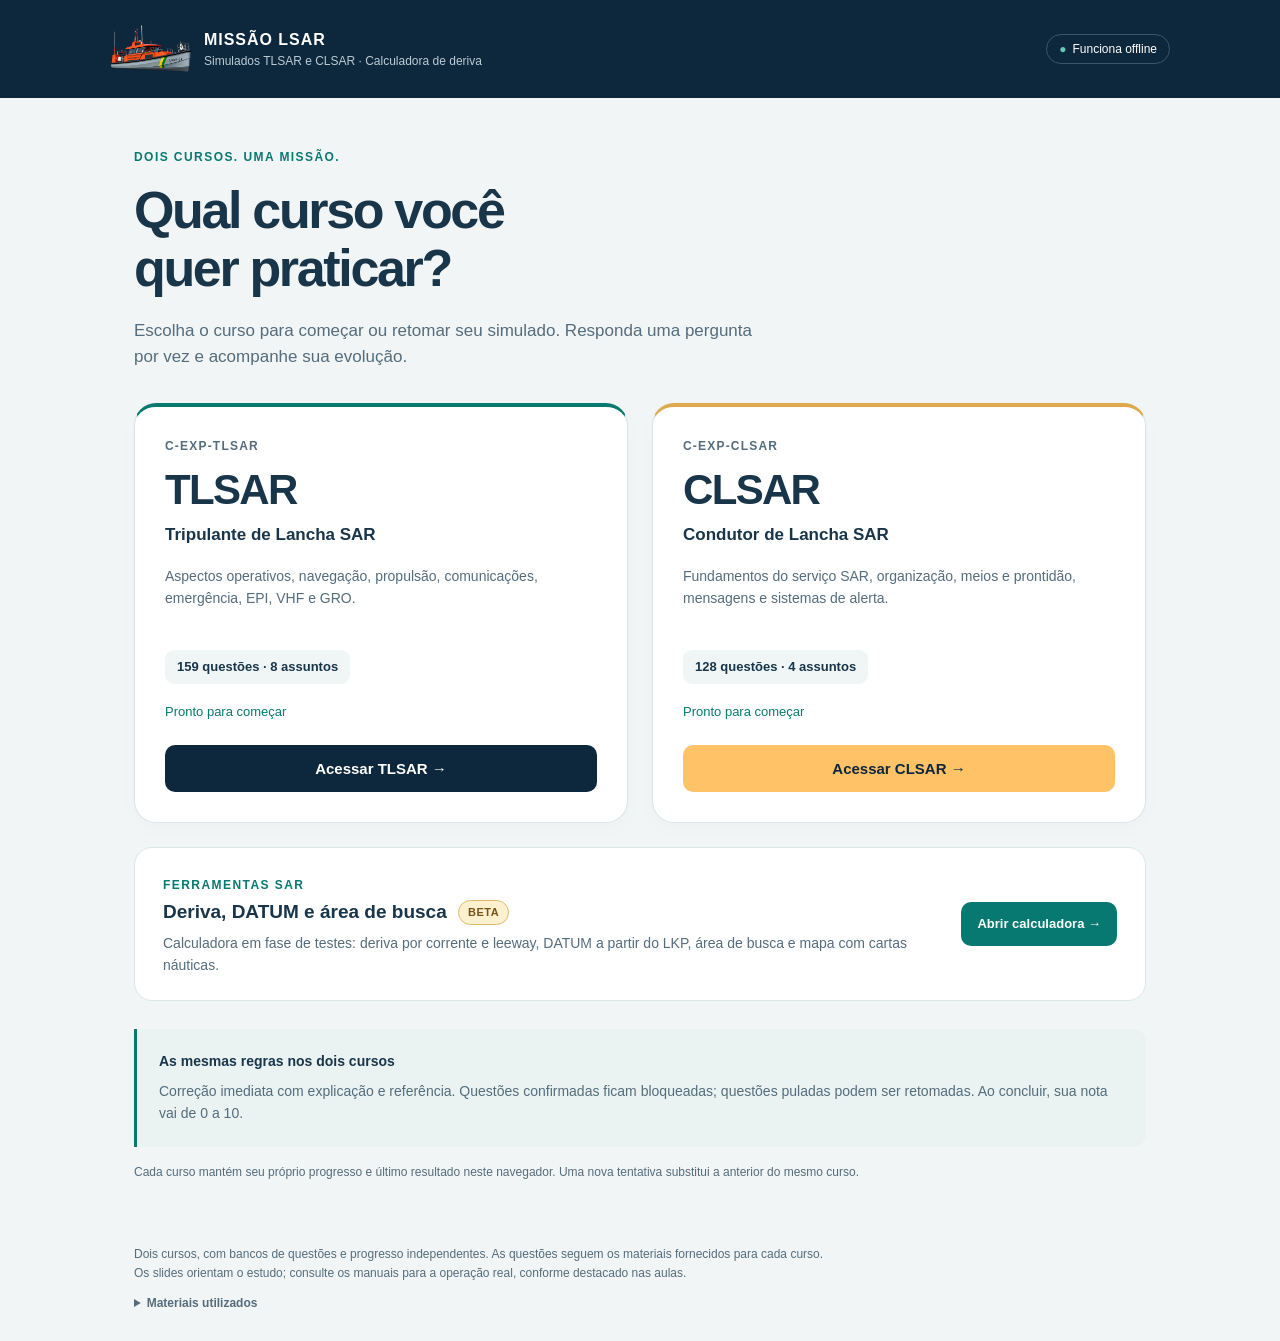
==== index.html @ ad09ffbf "Melhorias Melhorias nas funções de exportar" ====
<!doctype html>
<html lang="pt-BR">
<head>
<meta charset="UTF-8"><meta name="viewport" content="width=device-width, initial-scale=1">
<meta name="theme-color" content="#0d273c"><title>Missão LSAR · Simulados TLSAR e CLSAR</title>



<script type="application/json" id="lsar-assets">{}</script>
<meta name="lsar-build" content="163ae49be5908469">
<link rel="stylesheet" href="css/estilo.css?v=c910ab9c70e320dc">
<link rel="stylesheet" href="css/deriva.css?v=299c9e4a2f60657e">
<script defer src="dados/tlsar.js?v=036861a69a16cc3c"></script>
<script defer src="dados/clsar.js?v=e87bd07e29fe7a9b"></script>
<script defer src="js/simulado.js?v=57b65524d2d3ee38"></script>
<script defer src="js/atualizacao.js?v=38a153f1f4938871"></script>
</head>
<body>
<header><div class="brand"><img class="logo lsar-logo" src="assets/lsar-miniatura.png?v=c22e51be45986b50" alt="Lancha de busca e salvamento LSAR-02" width="82" height="58" decoding="async" fetchpriority="high"><div><strong>MISSÃO LSAR</strong><small id="course-header">Simulados TLSAR e CLSAR · Calculadora de deriva</small></div></div><span class="offline">Funciona offline</span></header>
<main id="app"><div class="initial-home" aria-busy="true"><section class="course-intro"><p class="eyebrow">Dois cursos. Uma missão.</p><h1 tabindex="-1" data-focus="">Qual curso você<br>quer praticar?</h1><p class="muted">Escolha o curso para começar ou retomar seu simulado. Responda uma pergunta por vez e acompanhe sua evolução.</p></section><section class="course-grid" aria-label="Escolha do curso"><button disabled class="course-card" data-course="tlsar"><span class="course-kicker">C-EXP-TLSAR</span><strong class="course-name">TLSAR</strong><span class="course-desc">Tripulante de Lancha SAR</span><span class="course-topics">Aspectos operativos, navegação, propulsão, comunicações, emergência, EPI, VHF e GRO.</span><span class="course-count">159 questões · 8 assuntos</span><span class="course-saved muted">Pronto para começar</span><span class="course-cta">Acessar TLSAR →</span></button><button disabled class="course-card" data-course="clsar"><span class="course-kicker">C-EXP-CLSAR</span><strong class="course-name">CLSAR</strong><span class="course-desc">Condutor de Lancha SAR</span><span class="course-topics">Fundamentos do serviço SAR, organização, meios e prontidão, mensagens e sistemas de alerta.</span><span class="course-count">128 questões · 4 assuntos</span><span class="course-saved muted">Pronto para começar</span><span class="course-cta">Acessar CLSAR →</span></button></section><a class="tool-card" href="deriva.html?v=163ae49be5908469"><div><span class="eyebrow">Ferramentas SAR</span><strong>Deriva, DATUM e área de busca <span class="beta-badge">Beta</span></strong><p>Calculadora em fase de testes: deriva por corrente e leeway, DATUM a partir do LKP, área de busca e mapa com cartas náuticas.</p></div><span class="tool-cta">Abrir calculadora →</span></a><div class="course-rules"><strong>As mesmas regras nos dois cursos</strong><p>Correção imediata com explicação e referência. Questões confirmadas ficam bloqueadas; questões puladas podem ser retomadas. Ao concluir, sua nota vai de 0 a 10.</p></div><p class="save-notice">Cada curso mantém seu próprio progresso e último resultado neste navegador. Uma nova tentativa substitui a anterior do mesmo curso.</p></div></main>
<footer><span id="course-footnote">Escolha um curso para consultar seus assuntos e materiais.</span><br>Os slides orientam o estudo; consulte os manuais para a operação real, conforme destacado nas aulas.
<details><summary>Materiais utilizados</summary><ul id="source-list"></ul><p>As páginas indicadas nas correções correspondem à ordem das páginas de cada PDF. Nenhuma nota mínima de aprovação oficial foi presumida.</p></details></footer>
<dialog id="confirm-dialog" aria-labelledby="dialog-title"><h3 id="dialog-title"></h3><p id="dialog-text"></p><div class="actions"><button class="btn secondary" id="cancel-dialog">Cancelar</button><button class="btn" id="accept-dialog">Continuar</button></div></dialog>
<noscript><p style="padding:24px">Ative o JavaScript do navegador para usar o simulado.</p></noscript>



</body>
</html>
---- css/estilo.css ----
:root{--navy:#0d273c;--ink:#19354a;--muted:#546c7c;--bg:#f2f5f5;--paper:#fff;--line:#dbe5e8;--accent:#ffc267;--teal:#087970;--red:#b33442;--greenbg:#eaf7f0;--redbg:#fff0f1;--radius:20px}*{box-sizing:border-box}body{margin:0;background:var(--bg);color:var(--ink);font:16px/1.55 -apple-system,BlinkMacSystemFont,"Segoe UI",sans-serif}button,input,select{font:inherit}button{cursor:pointer}button:disabled{cursor:default}button,input,select,summary{outline-offset:4px}button:focus-visible,input:focus-visible,select:focus-visible,summary:focus-visible{outline:3px solid #bf7412}button{touch-action:manipulation}header{background:var(--navy);color:#fff;padding:20px max(20px,calc((100vw - 1060px)/2));display:flex;align-items:center;justify-content:space-between;gap:18px}.brand{display:flex;align-items:center;gap:12px}.logo{color:var(--accent);width:38px;height:38px}.brand strong{display:block;letter-spacing:.06em;font-size:16px}.brand small{color:#bcccd5;font-size:12px}.offline{border:1px solid #3d5567;border-radius:24px;padding:5px 12px;font-size:12px;white-space:nowrap}.offline:before{content:'●';color:#69c8b3;margin-right:6px}main{max-width:1060px;margin:0 auto;padding:35px 24px 64px}h1,h2,h3,p{margin-top:0}h1{font-size:clamp(32px,5vw,52px);letter-spacing:-.045em;line-height:1.13;margin-bottom:20px}h2{font-size:clamp(22px,3vw,30px);line-height:1.35;letter-spacing:-.025em;margin-bottom:22px}h3{font-size:18px}.eyebrow{font-size:12px;letter-spacing:.12em;font-weight:750;text-transform:uppercase;color:var(--teal);margin-bottom:14px}.muted{color:var(--muted)}.hero{display:grid;grid-template-columns:1.35fr 1fr;gap:35px;align-items:center;margin-bottom:32px}.hero p{max-width:560px;font-size:17px}.radar{position:relative;border-radius:24px;background:var(--navy);height:230px;overflow:hidden;display:flex;align-items:center;justify-content:center}.radar svg{width:200px;height:200px;opacity:.85}.radar-label{position:absolute;bottom:14px;left:20px;color:#bfd3df;font-size:11px;letter-spacing:.13em}.radar-tag{position:absolute;top:16px;left:20px;color:var(--accent);font-size:12px}.card{background:var(--paper);border:1px solid var(--line);border-radius:var(--radius);padding:28px;box-shadow:0 6px 22px #0d273c05}.setup{display:grid;grid-template-columns:1.4fr 1fr;gap:26px}.topics{display:grid;grid-template-columns:1fr 1fr;gap:10px}.topic{display:flex;gap:10px;align-items:center;border:1px solid var(--line);border-radius:12px;padding:12px;cursor:pointer;font-size:14px;line-height:1.3}.topic:has(input:checked){background:#edf7f5;border-color:#a3cfc9}.topic input{accent-color:var(--teal);width:18px;height:18px;flex-shrink:0}.topic small{display:block;font-size:11px;color:var(--muted);margin-top:4px}.all-topics{font-size:12px;border:0;background:transparent;color:var(--teal);padding:0 0 12px;font-weight:700}.rules{padding-left:21px;color:var(--muted);font-size:14px}.rules li{margin:8px 0}.field{margin:20px 0}.field label{display:block;font-size:14px;font-weight:650;margin-bottom:7px}select{width:100%;padding:11px 12px;border:1px solid #b8c9d1;border-radius:10px;background:#fff;color:var(--ink)}.btn{border:0;background:var(--navy);color:white;border-radius:11px;padding:13px 22px;font-weight:700;min-height:48px}.btn:hover:not(:disabled){background:#234660}.btn:disabled{background:#dfe7eb;color:#718796}.btn.accent{background:var(--accent);color:var(--navy)}.btn.accent:hover:not(:disabled){background:#ffb13b}.btn.secondary{background:#fff;border:1px solid #bacbd2;color:var(--ink)}.btn.secondary:hover:not(:disabled){background:#edf3f5}.btn.full{width:100%}.link-btn{background:transparent;border:0;color:var(--muted);font-size:13px;padding:8px 0}.link-btn:hover{color:var(--ink);text-decoration:underline}.resume{display:flex;align-items:center;justify-content:space-between;gap:20px;padding:18px 22px;background:#e7f2ef;border:1px solid #b7d7cc;border-radius:14px;margin-bottom:24px}.resume p{margin:0;font-size:14px}.info{font-size:12px;color:var(--muted);margin:20px 0 0}.statusbar{display:flex;justify-content:space-between;align-items:center;gap:15px;margin-bottom:12px;font-size:13px}.statusbar strong{font-size:16px}.progress{height:7px;border-radius:10px;background:#dce7eb;overflow:hidden;margin-bottom:25px}.progress>span{display:block;background:var(--teal);height:100%;transition:width .2s}.question-card{max-width:820px;margin:auto}.q-top{display:flex;justify-content:space-between;gap:10px;align-items:center;margin-bottom:18px}.tag{padding:5px 11px;border-radius:20px;background:#edf4f5;color:#34596c;font-size:12px;font-weight:650}.q-id{font-size:12px;color:var(--muted)}fieldset{border:0;padding:0;margin:0}legend{padding:0}.sr-only{position:absolute;width:1px;height:1px;padding:0;margin:-1px;overflow:hidden;clip:rect(0,0,0,0);border:0}.options{display:grid;gap:10px}.option{width:100%;display:flex;align-items:center;gap:13px;text-align:left;padding:14px;border-radius:12px;border:1px solid #cddce2;color:var(--ink);background:#fff;font-size:15px;line-height:1.45;min-height:60px}.letter{display:flex;align-items:center;justify-content:center;border:1px solid #cad9df;border-radius:9px;width:32px;height:32px;flex-shrink:0;font-size:13px;font-weight:750}.option:hover:not(:disabled){border-color:#54958c;background:#f1faf7}.option.selected{border:2px solid var(--teal);background:#eff9f6;padding:13px}.option.selected .letter{background:var(--teal);color:#fff;border-color:var(--teal)}.option.correct{background:var(--greenbg);border:2px solid var(--teal);padding:13px}.option.correct .letter{background:var(--teal);border-color:var(--teal);color:#fff}.option.wrong{background:var(--redbg);border:2px solid var(--red);padding:13px}.option.wrong .letter{background:var(--red);border-color:var(--red);color:#fff}.option:disabled{opacity:1}.mark{margin-left:auto;font-weight:700;font-size:12px;white-space:nowrap}.feedback{margin-top:20px;padding:18px 20px;border-radius:13px;background:var(--greenbg);border:1px solid #b2d9cd}.feedback.bad{background:var(--redbg);border-color:#edc2c7}.feedback h3{margin-bottom:8px;color:var(--teal)}.feedback.bad h3{color:var(--red)}.feedback p{margin-bottom:9px;font-size:14px}.source{font-size:12px;color:var(--muted);display:block}.actions{display:flex;justify-content:space-between;gap:12px;margin-top:24px}.helper{font-size:12px;color:var(--muted);margin:14px 0 0}.question-nav{display:flex;justify-content:space-between;align-items:center;max-width:820px;margin:18px auto 0;gap:20px}details.skipped{max-width:820px;margin:18px auto 0;background:#fff;border:1px solid var(--line);border-radius:12px;padding:14px 18px}summary{cursor:pointer;font-weight:650;font-size:14px}.skip-grid{display:flex;flex-wrap:wrap;gap:8px;margin-top:15px}.skip-chip{border:1px solid #bccecf;border-radius:10px;background:#f4f8f7;color:var(--ink);padding:10px 13px;font-size:13px;min-height:44px}.skip-chip:disabled{background:#eee;color:#839297}.skip-chip:hover:not(:disabled){background:#e6f1ef}.pending-card{max-width:820px;margin:auto}.pending-card .skip-grid{display:grid;grid-template-columns:1fr 1fr}.pending-card .skip-chip{text-align:left}.result-intro{display:grid;grid-template-columns:210px 1fr;align-items:center;gap:35px;margin-bottom:30px}.score-ring{width:200px;height:200px;border-radius:50%;background:conic-gradient(var(--teal) var(--score),#e0e9ec 0);padding:12px;display:flex}.score-inner{background:#fff;border-radius:50%;flex:1;display:flex;flex-direction:column;justify-content:center;align-items:center}.score-inner strong{font-size:54px;letter-spacing:-.05em;line-height:1.2}.score-inner span{font-size:13px;color:var(--muted)}.result-intro h1{font-size:38px;margin-bottom:14px}.stats{display:flex;gap:12px;flex-wrap:wrap}.stat{padding:10px 16px;background:#f1f5f5;border-radius:12px;font-size:12px;color:var(--muted)}.stat strong{display:block;font-size:22px;color:var(--ink)}.table-wrap{overflow-x:auto}table{width:100%;border-collapse:collapse;font-size:14px}caption{text-align:left;font-size:18px;font-weight:700;margin-bottom:14px}th{text-align:left;color:var(--muted);font-size:12px;padding:10px 12px;background:#f2f6f7}td{padding:13px 12px;border-bottom:1px solid var(--line)}td:not(:first-child){white-space:nowrap}.result-actions{display:flex;gap:12px;flex-wrap:wrap;margin-top:25px}.error{color:var(--red);font-size:13px;min-height:20px;margin:8px 0}.save-notice{font-size:12px;color:var(--muted);margin:16px 0 0}footer{max-width:1060px;margin:0 auto;padding:0 24px 28px;font-size:12px;color:var(--muted)}footer details{margin-top:12px}footer summary{font-size:12px}footer ul{padding-left:20px}dialog{border:1px solid var(--line);border-radius:20px;max-width:440px;width:calc(100% - 32px);color:var(--ink);padding:28px;box-shadow:0 25px 70px #0003}dialog::backdrop{background:#061b2dcc}dialog .actions{justify-content:flex-end}body.modal-open{overflow:hidden}@media(max-width:760px){header{padding:15px 20px}main{padding:26px 16px 45px}.hero{grid-template-columns:1fr;gap:15px}.radar{display:none}.setup{grid-template-columns:1fr}.card{padding:22px}.result-intro{grid-template-columns:1fr;gap:20px;text-align:center}.score-ring{margin:auto}.stats{justify-content:center}.result-intro h1{font-size:32px}}@media(max-width:450px){.offline{display:none}.topics{grid-template-columns:1fr}.q-top{align-items:flex-start}.question-card{padding:20px 16px}.option{font-size:14px;padding:12px;gap:10px}.option.selected,.option.correct,.option.wrong{padding:11px}.mark{white-space:normal;font-size:11px}.actions .btn{padding:12px 16px}.resume{flex-direction:column;align-items:stretch}.pending-card .skip-grid{grid-template-columns:1fr}.statusbar{font-size:11px}.statusbar strong{font-size:14px}.q-id{white-space:nowrap}.tag{max-width:75%;line-height:1.4}.result-actions .btn{width:100%}td,th{padding:10px 7px;font-size:12px}}@media(prefers-reduced-motion:reduce){*{transition:none!important}}@media print{header,.result-actions,footer,dialog{display:none}body{background:white}.card{border:0;box-shadow:none}.score-ring{background:#eee!important}main{padding:0}}

.course-intro{max-width:720px;margin:15px 0 32px}.course-intro p.muted{max-width:620px;font-size:17px}.course-grid{display:grid;grid-template-columns:1fr 1fr;gap:24px}.course-card{display:flex;flex-direction:column;align-items:flex-start;text-align:left;background:#fff;border:1px solid var(--line);border-radius:22px;padding:30px;color:var(--ink);box-shadow:0 6px 22px #0d273c05;transition:border-color .15s,transform .15s}.course-card:hover{border-color:var(--teal);transform:translateY(-3px)}.course-card[data-course="clsar"]{border-top:4px solid #dda94c}.course-card[data-course="tlsar"]{border-top:4px solid var(--teal)}.course-kicker{font-size:12px;letter-spacing:.1em;color:var(--muted);font-weight:700}.course-name{font-size:42px;letter-spacing:-.04em;line-height:1.3;margin-top:8px}.course-desc{font-size:17px;font-weight:650;margin-top:4px}.course-topics{font-size:14px;color:var(--muted);margin:18px 0;min-height:66px}.course-count{font-size:13px;font-weight:700;padding:7px 12px;background:#eff6f5;border-radius:9px}.course-saved{font-size:13px;color:var(--teal);margin-top:18px}.course-cta{display:block;align-self:stretch;margin-top:22px;border-radius:10px;background:var(--navy);padding:12px 18px;color:white;font-size:15px;font-weight:700;text-align:center}.course-card[data-course="clsar"] .course-cta{background:var(--accent);color:var(--navy)}.course-rules{margin:28px 0 0;padding:22px;border-left:3px solid var(--teal);background:#eaf3f2;border-radius:0 13px 13px 0;font-size:14px}.course-rules p{margin:8px 0 0;color:var(--muted)}.course-nav{display:flex;align-items:center;justify-content:space-between;gap:15px;margin-bottom:24px}.actions .btn{flex-shrink:0}#next{white-space:nowrap}.course-nav .tag{max-width:none;white-space:nowrap}@media(max-width:650px){.course-grid{grid-template-columns:1fr;gap:18px}.course-card{padding:24px}.course-topics{min-height:0}.course-name{font-size:36px}.course-intro{margin-top:0}.statusbar{flex-wrap:wrap;gap:3px}.statusbar strong{font-size:13px}.course-nav{gap:8px}.course-nav .tag{font-size:11px}.course-card:hover{transform:none}}
[data-focus]:focus{outline:none}@media(max-width:450px){.statusbar{flex-direction:column;align-items:flex-start;gap:4px}}

/* Shared identity, responsive header and a stable first render. */
.brand{min-width:0;flex:1}.brand>div{min-width:0}.brand .lsar-logo{width:82px;height:58px;object-fit:contain;flex-shrink:0}.brand small{display:block;line-height:1.5}.radar .lsar-illustration{width:82%;height:160px;object-fit:contain}.update-notice{position:fixed;bottom:20px;right:20px;z-index:1000;display:flex;align-items:center;gap:15px;max-width:calc(100vw - 32px);padding:14px 18px;background:#0d273c;color:#fff;border:1px solid #527a83;border-radius:12px;box-shadow:0 8px 30px #0d273c30;font-size:14px}.update-notice button{padding:9px 14px;min-height:44px;background:#ffc267;color:#0d273c;border:0;border-radius:8px;font-weight:700;flex-shrink:0}
@media(max-width:650px){.brand .lsar-logo{width:70px;height:54px}.update-notice{left:16px;right:16px;bottom:16px;font-size:13px}.brand strong{font-size:15px}.brand small{font-size:11px}}
@media(max-width:360px){header{padding-left:14px;padding-right:14px}.brand{gap:9px}.brand .lsar-logo{width:62px;height:50px}}
@media print{.update-notice{display:none!important}}
---- css/deriva.css ----
html{scroll-behavior:smooth;scroll-padding-top:20px}a{color:#087970;text-underline-offset:3px}.calc-main{max-width:1060px}.calc-intro{max-width:780px;margin-bottom:30px}.calc-intro .muted{font-size:17px}.calc-steps{display:flex;flex-wrap:wrap;gap:10px;margin-top:25px}.calc-steps a{padding:8px 14px;border:1px solid #bacfd1;border-radius:20px;text-decoration:none;font-size:13px;font-weight:700}.calc-section{margin-bottom:25px;scroll-margin-top:20px}.calc-section>.muted{font-size:14px;max-width:800px}.form-grid{display:grid;grid-template-columns:1fr 1fr;gap:18px}.form-grid label{display:flex;flex-direction:column;gap:7px;font-size:14px;font-weight:650;min-width:0}.form-grid input,.form-grid select{width:100%;min-width:0;max-width:100%;min-height:46px;font:inherit;font-weight:400;color:var(--ink);border:1px solid #b8c9d1;border-radius:10px;background:white;padding:11px 12px}.form-grid input[readonly]{background:#edf5f4;font-weight:700;color:var(--teal)}.form-grid input:disabled{background:#f1f4f5;color:#708592}.span-two{grid-column:1/-1}.form-group{margin-top:26px;padding-top:24px;border-top:1px solid var(--line)}.form-group h3{margin-bottom:16px}.calc-actions{display:flex;align-items:center;gap:16px;flex-wrap:wrap;margin-top:20px}.calc-error{margin-top:18px}.calc-note{padding:15px 18px;background:#fff5e3;border-left:3px solid #d9a340;border-radius:0 10px 10px 0;font-size:13px;margin-bottom:24px}.reference-details{border:1px solid var(--line);border-radius:12px;padding:15px 18px;margin-top:14px}.reference-details summary{font-size:14px}.reference-details[open] summary{margin-bottom:15px}.reference-details p:last-child{margin-bottom:0}.leeway-photo{width:100%;max-width:560px;display:block;margin:15px auto;border-radius:10px}.result-block{margin-top:28px;padding-top:26px;border-top:1px solid var(--line)}.result-grid{display:grid;grid-template-columns:repeat(4,1fr);gap:12px}.calc-metric{padding:17px;background:#eef6f4;border-radius:13px}.calc-metric span{display:block;font-size:12px;color:var(--muted);margin-bottom:5px}.calc-metric strong{display:block;font-size:24px;letter-spacing:-.025em}.calc-metric small{font-size:12px;color:var(--muted)}.vector-layout{display:grid;grid-template-columns:1fr 1.15fr;gap:24px;margin-top:25px;align-items:start}.vector-diagram{width:100%;max-height:350px;border:1px solid var(--line);border-radius:14px;background:#f8fbfc}.vector-legend{display:flex;gap:12px;flex-wrap:wrap;font-size:12px;margin-top:8px}.vector-legend i{display:inline-block;width:10px;height:10px;border-radius:50%;margin-right:5px}.calculation-steps{font-size:14px;overflow-wrap:anywhere}.calculation-steps p{margin-bottom:12px}.formula-line{padding:10px 13px;background:#f3f6f7;border-radius:8px;margin-bottom:9px;font-size:13px;overflow-wrap:anywhere}.unit-card{margin:0 0 22px;padding:22px;border:1px solid #cbdbe0;border-radius:14px;min-width:0}.unit-card legend{padding:0 8px;font-weight:750}.unit-card .form-grid{gap:15px}.unit-top{display:flex;justify-content:flex-end;margin-bottom:10px}.unit-remove{font-size:12px;color:var(--red);border:0;background:transparent;min-height:30px}.unit-remove:disabled{color:#8b9da6}.unit-hint{margin:12px 0 0;font-size:12px;color:var(--muted)}.unit-result{margin-top:20px;padding:18px;border:1px solid var(--line);border-radius:12px}.unit-result h3{font-size:16px;margin-bottom:12px}.unit-result .result-grid{grid-template-columns:repeat(3,1fr)}.result-warn{background:#fff3df;border:1px solid #e2c48b;border-radius:10px;padding:12px 15px;font-size:13px;margin:16px 0 0}.formula-list dt{font-weight:750;font-size:16px;margin-top:18px}.formula-list dd{margin:5px 0 0;color:var(--muted);font-size:14px}.calc-toolbar{display:flex;justify-content:space-between;align-items:center;gap:15px;flex-wrap:wrap;margin-top:28px}#table-reference table{min-width:550px}#table-reference .table-wrap{margin:20px 0}.search-summary{margin-top:24px}.calc-summary-tag{color:var(--teal);font-size:13px;font-weight:700}.calc-section [hidden]{display:none!important}.tool-card{display:flex;align-items:center;justify-content:space-between;gap:22px;padding:24px 28px;margin-top:24px;background:#fff;border:1px solid var(--line);border-radius:18px;text-decoration:none;color:var(--ink)}.tool-card:hover{border-color:var(--teal)}.tool-card strong{display:block;font-size:19px}.tool-card p{margin:7px 0 0;font-size:14px;color:var(--muted)}.tool-card .tag{white-space:nowrap;max-width:none}
@media(max-width:760px){.result-grid{grid-template-columns:1fr 1fr}.vector-layout{grid-template-columns:1fr}.vector-diagram{max-height:320px}.calc-section{padding:22px 18px}.form-grid{gap:15px}.unit-card{padding:17px 13px}.calc-metric{padding:14px}.calc-metric strong{font-size:22px}.tool-card{padding:20px;align-items:flex-start}.tool-card .tag{display:none}}
@media(max-width:500px){.form-grid{grid-template-columns:1fr}.span-two{grid-column:auto}.calc-main{padding-left:14px;padding-right:14px}.calc-main .course-nav{align-items:flex-start;flex-wrap:wrap}.calc-intro h1{font-size:33px}.calc-steps{gap:6px}.calc-steps a{font-size:12px;padding:8px 11px}.calc-actions .btn,.calc-toolbar .btn{width:100%;font-size:14px;padding-left:10px;padding-right:10px}.calc-metric strong{font-size:21px}.unit-result .result-grid{grid-template-columns:1fr}.reference-details{padding:14px 12px}.calc-section h2{font-size:24px}input[type=datetime-local]{min-width:0;box-sizing:border-box}.calc-toolbar{align-items:stretch;flex-direction:column}}
@media(prefers-reduced-motion:reduce){html{scroll-behavior:auto}}
@media print{.calc-steps,.calc-toolbar,form,nav,.reference-details{display:none!important}.calc-section{break-inside:avoid}.vector-layout{grid-template-columns:1fr 1fr}.result-grid{grid-template-columns:repeat(4,1fr)}}

/* Native date/time fields must not impose a minimum width on iPad/iPhone grids. */
.form-grid{grid-template-columns:repeat(2,minmax(0,1fr))}.form-grid>label{min-width:0;max-width:100%}.date-time-grid{column-gap:24px;row-gap:20px}.date-time-grid input[type="datetime-local"]{display:block;box-sizing:border-box;width:100%;min-width:0;max-width:100%;min-inline-size:0;max-inline-size:100%;-webkit-appearance:none;appearance:none;overflow:hidden;font-size:16px;line-height:1.5;padding:12px}.date-time-grid input::-webkit-date-and-time-value{min-width:0;text-align:left}.leeway-digital{display:block;width:100%;height:auto;background:white;border:1px solid var(--line);border-radius:12px}.leeway-chart{margin-top:20px}.curve-legend{display:grid;grid-template-columns:1fr 1fr;gap:10px 16px;margin-top:15px;font-size:12px;color:var(--muted)}.curve-legend span{display:flex;gap:7px;align-items:flex-start}.curve-legend i{width:20px;height:3px;display:block;flex-shrink:0;margin-top:8px}.curve-legend .active{font-weight:750;color:var(--ink)}.chart-readout{font-size:13px;background:#edf6f3;border-radius:9px;padding:13px;margin-top:15px}.vector-diagram.maneuver-rose{max-height:none;height:auto}.vector-layout{grid-template-columns:1.1fr 1fr}.maneuver-rose text{font-family:-apple-system,BlinkMacSystemFont,"Segoe UI",sans-serif}
@media(max-width:960px){.date-time-grid{grid-template-columns:minmax(0,1fr)}}@media(max-width:760px){.vector-layout{grid-template-columns:1fr}}@media(max-width:500px){.form-grid{grid-template-columns:minmax(0,1fr)}.curve-legend{grid-template-columns:1fr}.leeway-digital{min-height:190px}}

@media(max-width:500px){.leeway-digital text{font-size:21px}.leeway-digital text:last-child{font-size:21px}}

/* Planning inputs and the expanded maneuver rose. */
.spacing-hint{margin:12px 0 0}.formula-list dd p{margin:10px 0;line-height:1.65}.formula-example{background:#edf6f3;padding:12px 14px;border-radius:9px;color:#19354a}.rose-open{display:block;width:100%;padding:0;border:0;background:transparent;text-align:center;color:var(--teal);cursor:zoom-in;border-radius:14px}.rose-open:focus-visible{outline:3px solid #087970;outline-offset:4px}.rose-open .maneuver-rose{display:block}.rose-open-hint{display:block;padding:10px 6px;font-size:13px;font-weight:650}.rose-modal-open{overflow:hidden}.rose-dialog{box-sizing:border-box;width:calc(100vw - 40px);max-width:1500px;max-height:calc(100vh - 40px);max-height:calc(100dvh - 40px);padding:24px;border:1px solid #afc6cf;border-radius:18px;overflow:auto;background:#fff;color:var(--ink)}.rose-dialog::backdrop{background:rgba(10,30,44,.75)}.rose-dialog-header{display:flex;justify-content:space-between;align-items:center;gap:15px;position:sticky;top:-24px;background:#fff;z-index:2;padding:8px 0 16px;border-bottom:1px solid var(--line)}.rose-dialog-header h2{margin:0;font-size:27px}.rose-dialog-header p{margin:0 0 5px}.rose-dialog-header .btn{flex-shrink:0;min-height:44px}.rose-dialog-grid{display:grid;grid-template-columns:minmax(0,1.35fr) minmax(0,1fr);gap:26px;margin-top:20px}.rose-dialog-grid>div{min-width:0}.rose-viewport{overflow:auto;max-height:75vh;max-height:75dvh;border:1px solid var(--line);border-radius:14px;overscroll-behavior:contain}.rose-viewport .maneuver-rose{display:block;border:0;border-radius:0;width:100%;height:auto;max-height:none}.rose-zoom-control{display:flex;align-items:center;gap:12px;font-size:14px;font-weight:650}.rose-zoom-control input{flex:1;min-width:50px;accent-color:#087970}.rose-zoom-control output{min-width:45px;text-align:right}.rose-data{min-width:470px;width:100%;font-size:12px}.rose-data caption{text-align:left;margin-bottom:10px;color:var(--muted)}.rose-data th,.rose-data td{padding:10px 8px}.rose-facts{display:grid;grid-template-columns:minmax(0,.8fr) minmax(0,1.3fr);gap:10px 14px;font-size:14px;margin-top:20px}.rose-facts dt{font-weight:700}.rose-facts dd{margin:0;overflow-wrap:anywhere}#rose-details .helper{line-height:1.65}
@media(max-width:1000px){.rose-dialog-grid{grid-template-columns:minmax(0,1fr)}.rose-dialog-grid>div:first-child{max-width:850px;width:100%;margin:auto}}
@media(max-width:500px){.rose-dialog{width:calc(100vw - 16px);max-height:calc(100dvh - 16px);padding:16px;border-radius:13px}.rose-dialog-header{top:-16px;gap:8px}.rose-dialog-header h2{font-size:22px}.rose-dialog-header .eyebrow{font-size:10px}.rose-dialog-header .btn{padding:10px 14px}.rose-facts{grid-template-columns:1fr;gap:4px}.rose-facts dd{margin-bottom:10px}.rose-zoom-control{gap:8px}}
@media print{.rose-dialog,.rose-open-hint{display:none!important}.rose-open{cursor:default}}
.rose-data caption{font-size:13px;font-weight:500;line-height:1.5;white-space:normal}

/* Optional starting position and the drift-propagated datum. */
.optional-tag{display:inline-block;margin-left:7px;font-size:11px;vertical-align:middle;text-transform:uppercase;letter-spacing:.06em;color:#52736f;background:#e8f3ef;border-radius:20px;padding:5px 9px}.coordinate-row{display:grid;grid-template-columns:minmax(0,1fr) 100px;gap:12px;min-width:0}.lkp-group .date-time-grid{margin-top:18px}.lkp-group>.helper{line-height:1.6}.datum-box{padding:20px;margin:24px 0;border:1px solid #a6c9c3;background:#f3faf7;border-radius:14px}.datum-box h3{font-size:22px;margin:0 0 15px}.position-results{display:grid;grid-template-columns:repeat(2,minmax(0,1fr));gap:15px}.position-results>div{min-width:0;padding:15px;border:1px solid #d1e2dc;background:#fff;border-radius:10px}.position-results>div>span{display:block;font-size:12px;color:var(--muted);margin-bottom:7px}.position-results strong{display:block;font-size:20px;color:#163e43;line-height:1.55;overflow-wrap:anywhere}.position-results strong span{display:block}.position-results small{display:block;margin-top:7px;color:var(--muted);font-size:12px}.position-results .datum-coordinate{border-color:#72a99d}.datum-decimal{font-size:13px;line-height:1.7;overflow-wrap:anywhere;margin:15px 0}.datum-box>.helper{margin-bottom:0;line-height:1.6}.datum-box .formula-line{background:#e4f1eb}.datum-optional{margin:20px 0 0}#rose-details .position-results{grid-template-columns:1fr}#rose-details .datum-box{margin-top:0}
@media(max-width:600px){.position-results{grid-template-columns:minmax(0,1fr)}.datum-box{padding:16px}.position-results strong{font-size:19px}}
@media(max-width:360px){.coordinate-row{grid-template-columns:minmax(0,1fr) 88px;gap:8px}.coordinate-row select{padding-left:8px;padding-right:8px}}
.beta-badge{display:inline-block;vertical-align:middle;margin-left:6px;padding:4px 9px;border:1px solid #dfba6c;border-radius:20px;background:#fff1cf;color:#785318;font-size:11px;font-weight:750;letter-spacing:.05em;text-transform:uppercase;line-height:1.3}.coordinate-preview{padding:12px 14px;margin:12px 0;border-radius:9px;background:#edf6f3;color:#24594d;font-size:13px;line-height:1.6;overflow-wrap:anywhere}.coordinate-preview[data-state=error]{background:#fff3df;color:#81591f}.coordinate-row select:disabled{opacity:1;background:#edf5f4;color:#24594d}.coordinate-examples{margin-bottom:18px}.coordinate-examples table{min-width:550px;font-size:13px}
.tool-cta{display:inline-flex;align-items:center;justify-content:center;min-height:44px;padding:10px 16px;border-radius:10px;background:#087970;color:white;font-size:13px;font-weight:750;white-space:nowrap;flex-shrink:0}.tool-card:hover .tool-cta{background:#065f58}
@media(max-width:760px){.tool-card{flex-direction:column;align-items:stretch;gap:18px}.tool-cta{align-self:flex-start}}

/* Map loads only on request; calculations remain independent of it. */
.map-toolbar{display:flex;flex-wrap:wrap;align-items:center;gap:10px;margin:12px 0}.map-toolbar .btn,.map-toolbar .link-btn{min-height:44px}.map-toolbar [aria-pressed=true]{background:#e5f3ef;border-color:#087970;color:#075d55}#sar-map{height:480px;position:relative;isolation:isolate;z-index:0;border:1px solid #a8bec8;border-radius:14px;background:#e5edf0;font-family:inherit}#sar-map.map-expanded{height:78vh;height:78dvh;min-height:420px}#sar-map.map-picking,#sar-map.map-picking .leaflet-interactive{cursor:crosshair}.map-legend{display:flex;flex-wrap:wrap;gap:12px 20px;margin:15px 0;font-size:12px;color:#34596c}.map-legend span{display:inline-flex;align-items:center;gap:7px}.map-legend i{width:13px;height:13px;border-radius:50%;display:inline-block}.map-key-lkp{background:#296da5}.map-key-datum{background:#087970}.map-legend .map-key-area{border:2px solid #d28a20;background:#fff1d4;border-radius:2px}.map-options{display:grid;gap:14px;padding-top:16px;min-width:0}.map-options>label{display:flex;flex-direction:column;gap:8px;font-size:14px;font-weight:650}.map-options select,.map-options input[type=file]{width:100%;max-width:100%;min-width:0;min-height:46px;border:1px solid #b8c9d1;border-radius:10px;padding:10px;background:#fff;font:inherit;color:var(--ink)}.map-options .helper{margin:0}.map-options .map-check,.map-check{display:flex;flex-direction:row;align-items:center;gap:8px;font-size:14px}.map-check input{width:20px;height:20px;accent-color:#087970;flex-shrink:0}.map-options .map-opacity{display:grid;grid-template-columns:auto minmax(70px,1fr) 45px;align-items:center;gap:12px}.map-opacity input{width:100%;accent-color:#087970;min-height:32px}.map-opacity output{text-align:right}.sar-map-marker{background:transparent;border:0}.sar-pin{display:flex;align-items:center;justify-content:center;width:36px;height:36px;border:3px solid #fff;border-radius:50%;box-shadow:0 2px 6px #17344688;color:#fff;font-size:15px;font-weight:800}.sar-pin.lkp{background:#296da5}.sar-pin.datum{background:#087970}.sar-pin.selection{background:#9b641b}.map-use-point{background:#087970;border:0;border-radius:8px;padding:11px 14px;color:#fff;min-height:44px;font:inherit;cursor:pointer}#sar-map .leaflet-popup-content{font-size:14px;line-height:1.6;overflow-wrap:anywhere}#sar-map .leaflet-control-attribution{font-size:10px;max-width:100%;white-space:normal}#sar-map .leaflet-control a{color:#19354a}#sar-map .leaflet-control-zoom a{width:36px;height:36px;line-height:36px}#map-load-status:empty{display:none}
@media(max-width:600px){#sar-map{height:400px}.map-toolbar .btn{font-size:12px;padding:11px 12px}.map-options .map-opacity{grid-template-columns:minmax(0,1fr) 45px}.map-opacity input{grid-row:2;grid-column:1/-1}.map-opacity output{grid-column:2;grid-row:1}#sar-map .leaflet-popup-content{max-width:220px}#sar-map.map-expanded{min-height:400px}}
@media print{#map-section{display:none}}

/* Search plans and an independent presentation tab. */
#map-section [hidden]{display:none!important}.mission-map-layout{display:grid;grid-template-columns:minmax(0,1fr) 245px;gap:18px;align-items:start}.mission-map-canvas{min-width:0}.map-sidebar{padding:18px;border:1px solid var(--line);border-radius:14px;background:#f7faf9;min-width:0}.map-sidebar h3{font-size:17px;margin-bottom:12px}.map-sidebar .map-check{align-items:flex-start;margin:11px 0;line-height:1.45;font-size:13px}.map-sidebar .map-check input{margin-top:1px}.map-sidebar .helper{font-size:11px;margin-top:10px}.map-sidebar>label:first-of-type{font-weight:700;padding-bottom:12px;border-bottom:1px solid var(--line)}#plan-layer-controls:not(:empty){margin-top:15px;padding-top:10px;border-top:1px solid var(--line)}.plan-color,.plan-card legend i{display:inline-block;width:11px;height:11px;border-radius:50%;flex-shrink:0;margin-right:5px}.plan-card legend i{margin-right:9px}.map-toolbar a.btn{display:inline-flex;align-items:center;text-decoration:none;font-size:13px}.plan-section{margin:26px 0;padding-top:22px;border-top:1px solid var(--line)}.plan-section>h3{margin-bottom:10px}#plan-config{display:grid;grid-template-columns:repeat(2,minmax(0,1fr));gap:14px;margin-top:18px}.plan-card{padding:18px;border:1px solid #c9d9dd;border-radius:12px;min-width:0;background:#fbfdfd}.plan-card legend{font-size:15px;font-weight:750;overflow-wrap:anywhere}.plan-card .form-grid{gap:12px;grid-template-columns:minmax(0,1fr)}.plan-card .helper{line-height:1.7}.plan-report{border:1px solid var(--line);border-radius:12px;padding:18px;margin-top:14px;min-width:0}.plan-report h4{margin:0 0 10px;font-size:16px}.plan-report>.helper{margin-top:0;line-height:1.8}.plan-report table{min-width:530px}.plan-report td{font-size:12px}.plan-direction{background:transparent;border:0}.plan-direction span{display:block;font-size:22px;line-height:20px;text-shadow:0 0 2px #fff,0 0 4px #fff}.standalone-map .calc-main{max-width:1800px;padding:18px 24px}.standalone-map #map-title{font-size:25px;margin-bottom:10px}.standalone-map #sar-map{height:72vh;height:72dvh;min-height:480px}.standalone-map #sar-map.map-expanded{height:85vh;height:85dvh}.standalone-map .mission-map-layout{grid-template-columns:minmax(0,1fr) 270px}.standalone-map .map-back{color:#e6f2f6;font-size:13px;flex-shrink:0}.standalone-map #map-sync-status{margin:0 0 12px}.standalone-map #map-section>.muted{font-size:13px;margin-bottom:10px}.standalone-map .map-sidebar{position:sticky;top:15px}.standalone-map #plan-config{grid-template-columns:repeat(auto-fit,minmax(260px,1fr))}
@media(max-width:950px){.mission-map-layout,.standalone-map .mission-map-layout{grid-template-columns:minmax(0,1fr)}.map-sidebar #map-layer-controls{display:grid;grid-template-columns:repeat(2,minmax(0,1fr));gap:0 16px}.standalone-map .map-sidebar{position:static}.standalone-map .calc-main{padding:14px 12px}.standalone-map #sar-map{height:65vh;height:65dvh;min-height:400px}}
@media(max-width:650px){#plan-config{grid-template-columns:minmax(0,1fr)}.map-sidebar #map-layer-controls{grid-template-columns:minmax(0,1fr)}.map-toolbar a.btn{width:100%;justify-content:center}.standalone-map #map-section{padding:18px 14px}.standalone-map .map-back{max-width:100px;text-align:right}.plan-report{padding:14px}.plan-card{padding:14px}}

#plan-mode-controls{margin-top:18px}.plan-card.csc-config{grid-column:1/-1}.csc-config .form-grid{grid-template-columns:repeat(2,minmax(0,1fr))}.csc-summary .formula-line{margin-bottom:14px}.csc-summary table{min-width:450px}
@media(max-width:650px){.csc-config .form-grid{grid-template-columns:minmax(0,1fr)}}

.map-key-circle{display:inline-block;width:14px;height:14px;border:2px dashed #9361a5;border-radius:50%;vertical-align:middle;margin-right:5px}#forecast-time{width:100%}.map-summary #sar-map{min-height:380px}#area-orientation-status,#forecast-status{grid-column:1/-1}

/* A focused workspace: one calculation section at a time. */
.calc-intro{margin-bottom:20px}.calc-intro h1{font-size:36px;margin:6px 0 10px}.calc-intro>.muted{margin-bottom:20px}.workspace-tabs{display:flex;gap:7px;flex-wrap:wrap;padding:12px 0 0;border-top:1px solid var(--line)}.workspace-tabs a{display:inline-flex;align-items:center;min-height:44px;padding:10px 16px;border:1px solid #bacfd1;border-radius:10px;text-decoration:none;font-size:14px;font-weight:700;background:#fff}.workspace-tabs a[aria-current=page]{background:#087970;border-color:#087970;color:white}.workspace-ready [data-workspace-panel][hidden]{display:none!important}.mission-savebar{display:grid;grid-template-columns:minmax(220px,1fr) auto;align-items:end;gap:14px}.mission-savebar>label,.mission-filter{display:flex;flex-direction:column;gap:7px;font-size:13px;font-weight:650;min-width:0}.mission-savebar input,.mission-filter input{box-sizing:border-box;width:100%;min-width:0;min-height:46px;padding:11px 12px;font:inherit;border:1px solid #b8c9d1;border-radius:10px;background:white;color:var(--ink)}.mission-buttons{display:flex;gap:9px;flex-wrap:wrap;align-items:center}.mission-buttons .btn{font-size:13px;min-height:44px;padding:11px 15px}.mission-buttons .link-btn{font-size:13px;min-height:44px}.mission-buttons button:disabled{opacity:.5;cursor:default}.mission-item{display:flex;align-items:center;justify-content:space-between;gap:16px;padding:18px 0;border-bottom:1px solid var(--line)}.mission-item>div:first-child{min-width:0}.mission-item h3{font-size:16px;margin:0 0 6px;overflow-wrap:anywhere}.mission-item p{margin:0}.mission-item .mission-buttons{flex-shrink:0}.mission-filter{max-width:550px;margin:22px 0 12px}.mission-import{cursor:pointer;display:inline-flex;align-items:center}.mission-import input{position:absolute;width:1px;height:1px;opacity:0;overflow:hidden}.mission-import:focus-within{outline:3px solid #087970;outline-offset:3px}.mission-empty{padding:24px;background:#f4f8f7;border-radius:10px}.panel-next{display:inline-flex;align-items:center;min-height:44px;margin-top:20px}.optional-input>summary{font-size:16px;font-weight:750;cursor:pointer;margin-bottom:0}.optional-input[open]>summary{margin-bottom:16px}.unit-result>summary{font-weight:750;cursor:pointer}.unit-result[open]>summary{margin-bottom:15px}.workspace-group>summary,.map-control-details>summary{cursor:pointer;font-weight:750}.workspace-group[hidden]{display:none!important}.map-control-details>summary{font-size:15px;min-height:32px}.standalone-map .plan-section{margin:0;border:0;padding:0}.standalone-map #plan-config{grid-template-columns:repeat(auto-fit,minmax(280px,1fr))}.standalone-map .workspace-group{margin-top:16px}.workspace-ready .calc-toolbar{padding-top:16px;border-top:1px solid var(--line)}.calculation-steps{margin-top:0}
@media(max-width:900px){.mission-savebar{grid-template-columns:minmax(0,1fr)}.calc-intro h1{font-size:31px}}
@media(max-width:600px){.workspace-tabs{display:grid;grid-template-columns:repeat(3,minmax(0,1fr));gap:6px}.workspace-tabs a{justify-content:center;padding:9px 6px;font-size:12px}.mission-buttons{gap:7px}.mission-item{align-items:flex-start;flex-direction:column;gap:10px}.mission-item .mission-buttons{width:100%}.mission-savebar .mission-buttons .btn{flex:1}.calc-intro h1{font-size:29px}.standalone-map #plan-config{grid-template-columns:minmax(0,1fr)}}
@media print{.workspace-tabs,.mission-savebar,#mission-status,#missions-section,.panel-next{display:none!important}.workspace-ready [data-workspace-panel][hidden]{display:block!important}.workspace-ready #missions-section{display:none!important}}

#clear-calculator[hidden]{display:none!important}

#retry-summary-map[hidden]{display:none!important}

/* Compact calculator workspace; shared quiz/map presentation is unchanged. */
.compact-calculator{padding-bottom:100px;background:#eef3f4}.compact-calculator>header{padding:10px max(18px,calc((100vw - 1132px)/2));gap:14px}.compact-calculator>header .lsar-logo{width:62px;height:44px}.compact-calculator .calc-main{max-width:1180px;padding:16px 24px 28px}.compact-calculator .course-nav{margin:0 0 12px}.compact-calculator .course-nav a{font-size:12px;padding:4px 0}.compact-calculator .calc-intro{display:flex;align-items:center;justify-content:space-between;gap:12px;margin-bottom:12px;flex-wrap:wrap}.compact-calculator .calc-intro h1{font-size:27px;margin:0}.compact-calculator .calc-intro .beta-badge{font-size:10px}.mission-tools{min-width:0;max-width:100%;border:1px solid #b9cecf;border-radius:11px;padding:9px 13px;background:#fff}.mission-tools>summary{cursor:pointer;font-size:13px;font-weight:700;min-height:24px}.mission-tools[open]{width:100%;order:2}.mission-tools[open]>summary{margin-bottom:12px}.compact-calculator .mission-savebar{grid-template-columns:minmax(180px,1fr) auto}.compact-calculator #mission-status{font-size:12px;margin:10px 0 0}.compact-calculator .workspace-tabs{position:sticky;top:0;z-index:12;background:rgba(238,243,244,.96);backdrop-filter:blur(10px);padding:9px 0;margin:0 0 14px;border-top:0;border-bottom:1px solid #c9d9df;gap:7px}.compact-calculator .workspace-tabs a{min-height:42px;padding:8px 15px;font-size:13px}.compact-calculator .calc-section{padding:20px;scroll-margin-top:82px}.compact-calculator .calc-section>h2{font-size:23px;margin-bottom:6px}.compact-calculator .calc-section>.muted{font-size:13px;line-height:1.5;margin-bottom:16px}.compact-calculator .form-grid label{font-size:12px;gap:5px;font-weight:650}.compact-calculator .form-grid{gap:12px}.compact-calculator .form-grid input,.compact-calculator .form-grid select{min-height:44px;font-size:16px;padding:9px 10px;line-height:1.3;border-radius:9px}.compact-calculator .date-time-grid input[type=datetime-local]{padding:10px;font-size:16px;line-height:1.4;min-height:46px}.drift-input-grid{display:grid;grid-template-columns:repeat(2,minmax(0,1fr));gap:14px}.input-card{padding:15px;border:1px solid #ccdcdf;background:#f8fbfb;border-radius:13px;min-width:0}.input-card h3{font-size:14px;margin:0 0 12px;color:#24545a}.dates-card,.compact-calculator .lkp-group{grid-column:1/-1}.compact-calculator .dates-card .date-time-grid{grid-template-columns:repeat(2,minmax(0,1fr));gap:16px}.compact-calculator .environment-grid,.compact-calculator .leeway-card>.form-grid{grid-template-columns:repeat(2,minmax(0,1fr))}.compact-calculator .lkp-group{margin:0;padding:13px 15px;border:1px solid #ccdcdf}.compact-calculator .lkp-group>summary{font-size:14px;min-height:26px}.compact-calculator .lkp-group[open]>summary{margin-bottom:14px}.compact-note{margin-top:12px}.compact-note>summary{font-size:12px;cursor:pointer;color:#476d78}.compact-note[open]>summary{margin-bottom:10px}.compact-note label{display:flex;flex-direction:column;font-size:12px;gap:5px}.compact-note input{box-sizing:border-box;width:100%;min-height:44px;border:1px solid #b8c9d1;border-radius:9px;padding:9px 10px;font-size:16px}.compact-calculator #leeway-lookup-note{font-size:12px;line-height:1.5;margin:10px 0 0}.compact-guides{display:grid;grid-template-columns:repeat(2,minmax(0,1fr));gap:12px;margin-top:12px;align-items:start}.compact-calculator .compact-guides>.reference-details{margin:0;padding:11px 13px}.compact-guides>details>summary{font-size:12px}.compact-calculator .calc-actions{margin-top:8px}.compact-calculator .calc-actions>button[type=submit]{display:none}.compact-calculator .calc-actions .helper{font-size:12px;margin:0}.compact-calculator .calc-error:empty,.compact-calculator .calc-actions:has(.helper:empty){display:none}.compact-calculator .calc-error{margin-top:12px}.compact-calculator .unit-card{position:relative;margin:0 0 16px;padding:18px 15px 14px;background:#f8fbfb;border-color:#ccdcdf}.compact-calculator .unit-card legend{font-size:14px}.compact-calculator .unit-top{position:absolute;right:12px;top:-10px;margin:0;background:#fff;border-radius:8px}.compact-calculator .unit-remove{font-size:11px;min-height:34px;padding:4px 8px}.compact-calculator .unit-remove:disabled{visibility:hidden}.compact-calculator .unit-input-grid{grid-template-columns:repeat(3,minmax(0,1fr));gap:12px}.compact-calculator .unit-source{grid-column:span 2}.unit-track-grid{display:grid;grid-template-columns:repeat(3,minmax(0,1fr));gap:12px;margin-top:13px;padding-top:13px;border-top:1px solid #dce7e9}.unit-track-grid>label{display:flex;flex-direction:column;gap:5px;font-size:12px;font-weight:650;min-width:0}.unit-track-grid input{width:100%;min-width:0;min-height:44px;padding:9px 10px;border:1px solid #b8c9d1;border-radius:9px;font-size:16px;background:#fff;color:var(--ink)}.unit-track-grid input[readonly]{background:#edf5f4;color:var(--teal)}.unit-guidance{margin-top:12px;border-top:1px solid #dce7e9;padding-top:9px}.unit-guidance>summary{font-size:12px;color:#476d78;cursor:pointer}.unit-guidance .helper,.unit-guidance .unit-hint{font-size:12px}.compact-calculator #add-unit{min-height:42px;font-size:13px;padding:9px 14px}.compact-calculator .area-help{padding:11px 13px;margin-top:14px}.area-help>summary{font-size:12px}.area-help .calc-note{margin:12px 0 0;padding:12px;font-size:12px}.calculation-dock{box-sizing:border-box;position:fixed;z-index:40;left:50%;transform:translateX(-50%);bottom:max(10px,env(safe-area-inset-bottom));display:flex;align-items:center;gap:14px;width:calc(100% - 28px);max-width:1132px;min-height:72px;padding:12px 16px;background:rgba(255,255,255,.97);border:1px solid #b2cccd;border-radius:15px;box-shadow:0 8px 35px #0d273c26;backdrop-filter:blur(12px)}.calculation-dock[hidden],.calculation-dock [hidden]{display:none!important}.dock-context{margin-right:auto;min-width:0}.dock-context strong{display:block;color:#194f51;font-size:14px}.dock-context span{display:block;color:#5c747f;font-size:11px;line-height:1.4}.calculation-dock .btn{white-space:nowrap;min-height:46px;padding:10px 18px;font-size:14px}.calculation-dock .link-btn{min-height:44px;font-size:12px;white-space:nowrap}.compact-calculator #drift-result,.compact-calculator #search-result{scroll-margin-top:90px}.compact-calculator .panel-next{margin-top:14px;font-size:13px}.compact-calculator .calc-toolbar{margin-top:14px;padding-top:12px}.compact-calculator .save-notice{font-size:11px}
@media(max-width:900px){.compact-calculator .mission-savebar{grid-template-columns:minmax(0,1fr)}.compact-calculator .calc-main{padding:12px 18px 24px}.compact-calculator .calc-section{padding:17px}.compact-calculator .workspace-tabs a{padding:8px 11px}}
@media(max-width:739px){.drift-input-grid{grid-template-columns:minmax(0,1fr)}.compact-calculator .dates-card .date-time-grid{grid-template-columns:minmax(0,1fr)}.compact-calculator .unit-input-grid{grid-template-columns:repeat(2,minmax(0,1fr))}.compact-calculator .unit-source,.compact-calculator .unit-spacing-mode{grid-column:1/-1}.compact-calculator .compact-guides{grid-template-columns:minmax(0,1fr)}.compact-calculator .unit-card{padding:15px 12px 12px}.unit-track-grid{gap:9px}.unit-track-grid input{padding:9px 7px}.unit-track-grid label{font-size:11px}.calculation-dock{gap:9px;padding:10px 12px}.calculation-dock .btn{font-size:13px;padding:10px 14px}.dock-context span{display:none}}
@media(max-width:500px){.compact-calculator>header .offline{display:none}.compact-calculator .calc-main{padding:10px 12px 20px}.compact-calculator .calc-intro h1{font-size:23px}.compact-calculator .calc-intro{gap:8px;margin-bottom:8px}.mission-tools{padding:7px 10px}.mission-tools>summary{font-size:12px}.compact-calculator .workspace-tabs{display:flex;flex-wrap:nowrap;overflow-x:auto;gap:6px;margin-bottom:12px;padding:7px 0}.compact-calculator .workspace-tabs a{flex-shrink:0;min-height:42px;font-size:12px;padding:8px 11px}.compact-calculator .calc-section{padding:15px 12px}.compact-calculator .calc-section>h2{font-size:21px}.input-card{padding:13px 11px}.compact-calculator .lkp-group{padding:11px}.compact-calculator .form-grid{gap:11px}.compact-calculator .environment-grid,.compact-calculator .leeway-card>.form-grid{grid-template-columns:repeat(2,minmax(0,1fr))}.compact-calculator .environment-grid .span-two,.compact-calculator .leeway-card .span-two{grid-column:1/-1}.calculation-dock{width:calc(100% - 16px);gap:7px;border-radius:12px;padding:9px 10px}.dock-context strong{font-size:12px;max-width:70px;line-height:1.3}.calculation-dock .link-btn{font-size:11px;padding:5px}.calculation-dock .btn{font-size:12px;padding:10px 12px}.compact-calculator .calc-intro .beta-badge{padding:3px 7px;margin-left:3px}}
@media print{.calculation-dock,.mission-tools{display:none!important}.compact-calculator{padding-bottom:0}.compact-calculator .workspace-tabs{position:static}.compact-guides{display:none}.compact-calculator .calc-main{max-width:none}}

.compact-calculator .calc-section>h2{scroll-margin-top:82px}.compact-calculator input,.compact-calculator select{scroll-margin-top:90px;scroll-margin-bottom:120px}

/* Stretch labels to the grid row, then anchor controls to the same baseline. */
.compact-calculator .form-grid>label,.compact-calculator .unit-track-grid>label,.compact-calculator .coordinate-row>label{align-self:stretch}
.compact-calculator .form-grid>label>input,.compact-calculator .form-grid>label>select,.compact-calculator .unit-track-grid>label>input,.compact-calculator .coordinate-row>label>input,.compact-calculator .coordinate-row>label>select{margin-top:auto;flex-shrink:0}

/* Green identifies navigation; calculation keeps the amber accent. */
.calculation-dock #dock-submit[data-next]{background:#087970;color:#fff}
.calculation-dock #dock-submit[data-next]:hover:not(:disabled){background:#065f58}

/* Export controls remain with the current or saved mission. */
.mission-exportbar{margin-top:12px;padding-top:12px;border-top:1px solid #dce7e9}.mission-export{position:relative}.mission-export>summary{cursor:pointer;font-size:13px;white-space:nowrap}.mission-export-options{display:flex;flex-direction:column;gap:8px;padding:10px;border:1px solid #c9d9df;border-radius:10px;background:#fff;margin-top:6px}.mission-export-options .btn{min-height:42px;font-size:12px;white-space:nowrap}.mission-item .mission-buttons{align-items:flex-start}.compact-calculator #pdf-export-status{font-size:12px;margin:10px 0 0}.mission-export-options button:disabled{cursor:default}
@media(min-width:601px){.mission-export-options{position:absolute;z-index:15;right:0;min-width:165px;box-shadow:0 6px 20px #0d273c1a}}
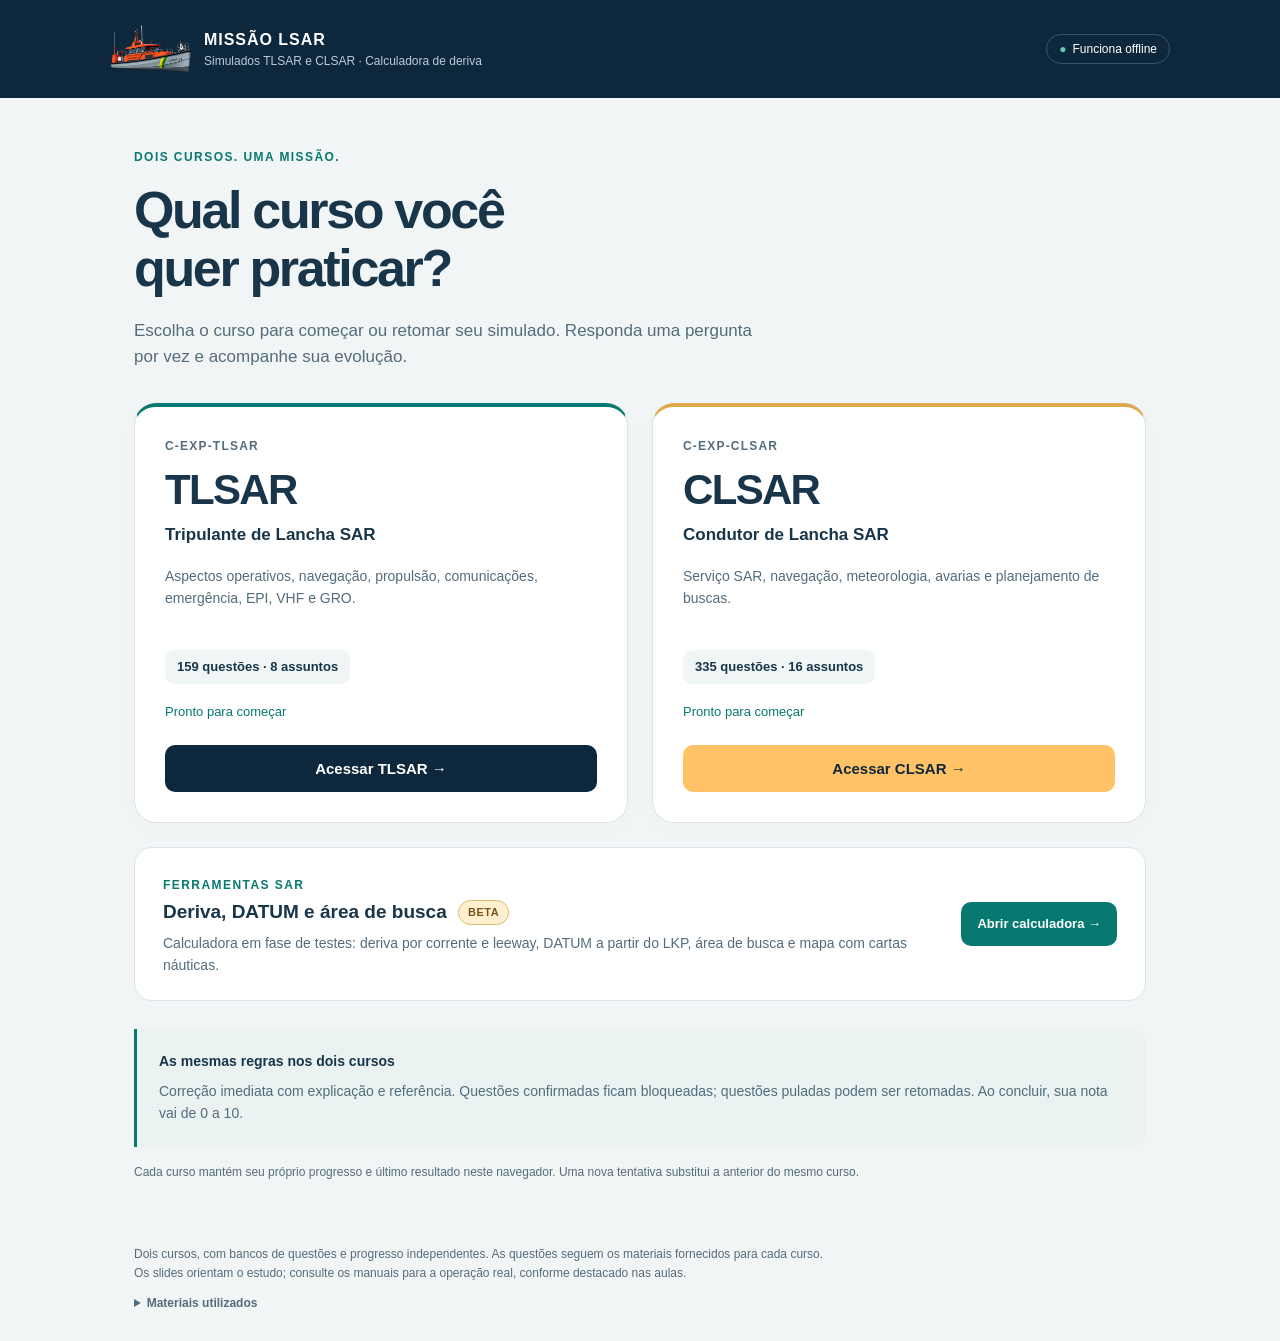
==== commit 0e2bb6fe: "Atualização BD" ====
--- a/index.html
+++ b/index.html
@@ -7,17 +7,17 @@
 
 
 <script type="application/json" id="lsar-assets">{}</script>
-<meta name="lsar-build" content="163ae49be5908469">
+<meta name="lsar-build" content="ae78bb84e9155590">
 <link rel="stylesheet" href="css/estilo.css?v=c910ab9c70e320dc">
 <link rel="stylesheet" href="css/deriva.css?v=299c9e4a2f60657e">
 <script defer src="dados/tlsar.js?v=036861a69a16cc3c"></script>
-<script defer src="dados/clsar.js?v=e87bd07e29fe7a9b"></script>
-<script defer src="js/simulado.js?v=57b65524d2d3ee38"></script>
+<script defer src="dados/clsar.js?v=86e951d3f175a08d"></script>
+<script defer src="js/simulado.js?v=61d29f10ec398fbe"></script>
 <script defer src="js/atualizacao.js?v=38a153f1f4938871"></script>
 </head>
 <body>
 <header><div class="brand"><img class="logo lsar-logo" src="assets/lsar-miniatura.png?v=c22e51be45986b50" alt="Lancha de busca e salvamento LSAR-02" width="82" height="58" decoding="async" fetchpriority="high"><div><strong>MISSÃO LSAR</strong><small id="course-header">Simulados TLSAR e CLSAR · Calculadora de deriva</small></div></div><span class="offline">Funciona offline</span></header>
-<main id="app"><div class="initial-home" aria-busy="true"><section class="course-intro"><p class="eyebrow">Dois cursos. Uma missão.</p><h1 tabindex="-1" data-focus="">Qual curso você<br>quer praticar?</h1><p class="muted">Escolha o curso para começar ou retomar seu simulado. Responda uma pergunta por vez e acompanhe sua evolução.</p></section><section class="course-grid" aria-label="Escolha do curso"><button disabled class="course-card" data-course="tlsar"><span class="course-kicker">C-EXP-TLSAR</span><strong class="course-name">TLSAR</strong><span class="course-desc">Tripulante de Lancha SAR</span><span class="course-topics">Aspectos operativos, navegação, propulsão, comunicações, emergência, EPI, VHF e GRO.</span><span class="course-count">159 questões · 8 assuntos</span><span class="course-saved muted">Pronto para começar</span><span class="course-cta">Acessar TLSAR →</span></button><button disabled class="course-card" data-course="clsar"><span class="course-kicker">C-EXP-CLSAR</span><strong class="course-name">CLSAR</strong><span class="course-desc">Condutor de Lancha SAR</span><span class="course-topics">Fundamentos do serviço SAR, organização, meios e prontidão, mensagens e sistemas de alerta.</span><span class="course-count">128 questões · 4 assuntos</span><span class="course-saved muted">Pronto para começar</span><span class="course-cta">Acessar CLSAR →</span></button></section><a class="tool-card" href="deriva.html?v=163ae49be5908469"><div><span class="eyebrow">Ferramentas SAR</span><strong>Deriva, DATUM e área de busca <span class="beta-badge">Beta</span></strong><p>Calculadora em fase de testes: deriva por corrente e leeway, DATUM a partir do LKP, área de busca e mapa com cartas náuticas.</p></div><span class="tool-cta">Abrir calculadora →</span></a><div class="course-rules"><strong>As mesmas regras nos dois cursos</strong><p>Correção imediata com explicação e referência. Questões confirmadas ficam bloqueadas; questões puladas podem ser retomadas. Ao concluir, sua nota vai de 0 a 10.</p></div><p class="save-notice">Cada curso mantém seu próprio progresso e último resultado neste navegador. Uma nova tentativa substitui a anterior do mesmo curso.</p></div></main>
+<main id="app"><div class="initial-home" aria-busy="true"><section class="course-intro"><p class="eyebrow">Dois cursos. Uma missão.</p><h1 tabindex="-1" data-focus="">Qual curso você<br>quer praticar?</h1><p class="muted">Escolha o curso para começar ou retomar seu simulado. Responda uma pergunta por vez e acompanhe sua evolução.</p></section><section class="course-grid" aria-label="Escolha do curso"><button disabled class="course-card" data-course="tlsar"><span class="course-kicker">C-EXP-TLSAR</span><strong class="course-name">TLSAR</strong><span class="course-desc">Tripulante de Lancha SAR</span><span class="course-topics">Aspectos operativos, navegação, propulsão, comunicações, emergência, EPI, VHF e GRO.</span><span class="course-count">159 questões · 8 assuntos</span><span class="course-saved muted">Pronto para começar</span><span class="course-cta">Acessar TLSAR →</span></button><button disabled class="course-card" data-course="clsar"><span class="course-kicker">C-EXP-CLSAR</span><strong class="course-name">CLSAR</strong><span class="course-desc">Condutor de Lancha SAR</span><span class="course-topics">Serviço SAR, navegação, meteorologia, avarias e planejamento de buscas.</span><span class="course-count">335 questões · 16 assuntos</span><span class="course-saved muted">Pronto para começar</span><span class="course-cta">Acessar CLSAR →</span></button></section><a class="tool-card" href="deriva.html?v=ae78bb84e9155590"><div><span class="eyebrow">Ferramentas SAR</span><strong>Deriva, DATUM e área de busca <span class="beta-badge">Beta</span></strong><p>Calculadora em fase de testes: deriva por corrente e leeway, DATUM a partir do LKP, área de busca e mapa com cartas náuticas.</p></div><span class="tool-cta">Abrir calculadora →</span></a><div class="course-rules"><strong>As mesmas regras nos dois cursos</strong><p>Correção imediata com explicação e referência. Questões confirmadas ficam bloqueadas; questões puladas podem ser retomadas. Ao concluir, sua nota vai de 0 a 10.</p></div><p class="save-notice">Cada curso mantém seu próprio progresso e último resultado neste navegador. Uma nova tentativa substitui a anterior do mesmo curso.</p></div></main>
 <footer><span id="course-footnote">Escolha um curso para consultar seus assuntos e materiais.</span><br>Os slides orientam o estudo; consulte os manuais para a operação real, conforme destacado nas aulas.
 <details><summary>Materiais utilizados</summary><ul id="source-list"></ul><p>As páginas indicadas nas correções correspondem à ordem das páginas de cada PDF. Nenhuma nota mínima de aprovação oficial foi presumida.</p></details></footer>
 <dialog id="confirm-dialog" aria-labelledby="dialog-title"><h3 id="dialog-title"></h3><p id="dialog-text"></p><div class="actions"><button class="btn secondary" id="cancel-dialog">Cancelar</button><button class="btn" id="accept-dialog">Continuar</button></div></dialog>
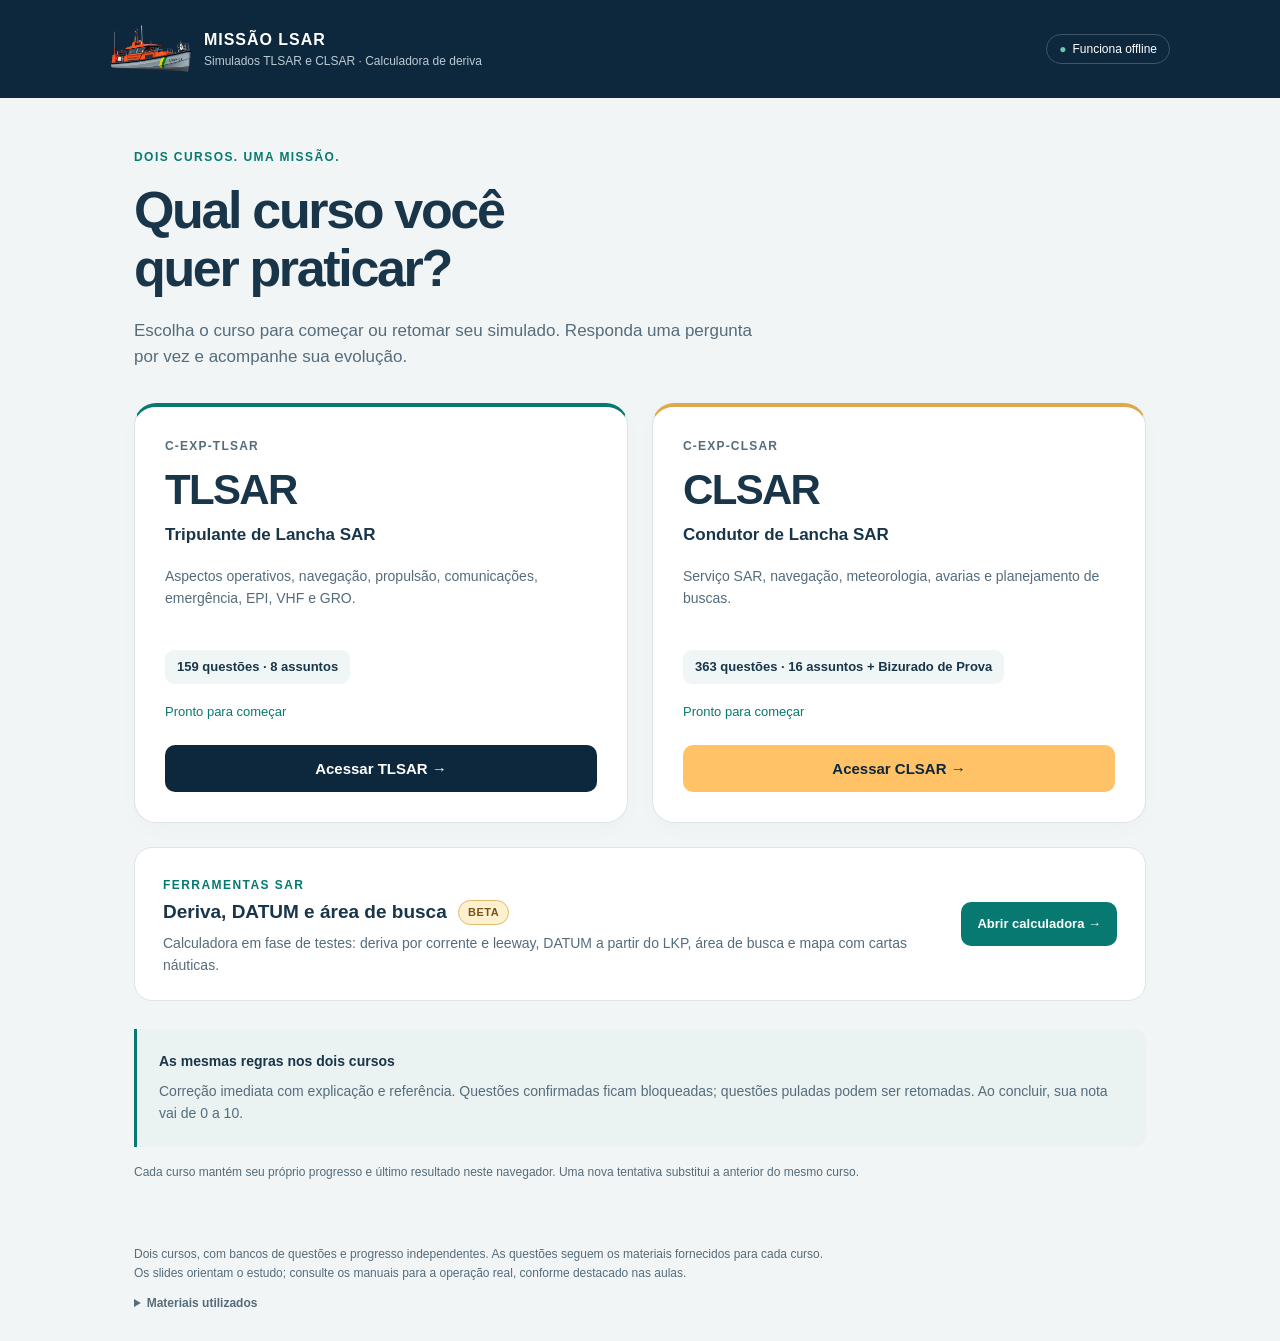
==== commit cb4a38d2: "Adicionado questões Adicionado questões Bizuario de Prova" ====
--- a/index.html
+++ b/index.html
@@ -7,17 +7,17 @@
 
 
 <script type="application/json" id="lsar-assets">{}</script>
-<meta name="lsar-build" content="ae78bb84e9155590">
-<link rel="stylesheet" href="css/estilo.css?v=c910ab9c70e320dc">
+<meta name="lsar-build" content="88137e67b0739593">
+<link rel="stylesheet" href="css/estilo.css?v=e95a7c293ba36926">
 <link rel="stylesheet" href="css/deriva.css?v=299c9e4a2f60657e">
 <script defer src="dados/tlsar.js?v=036861a69a16cc3c"></script>
-<script defer src="dados/clsar.js?v=86e951d3f175a08d"></script>
-<script defer src="js/simulado.js?v=61d29f10ec398fbe"></script>
+<script defer src="dados/clsar.js?v=5f9988ae89d71c96"></script>
+<script defer src="js/simulado.js?v=e871e351002026f1"></script>
 <script defer src="js/atualizacao.js?v=38a153f1f4938871"></script>
 </head>
 <body>
 <header><div class="brand"><img class="logo lsar-logo" src="assets/lsar-miniatura.png?v=c22e51be45986b50" alt="Lancha de busca e salvamento LSAR-02" width="82" height="58" decoding="async" fetchpriority="high"><div><strong>MISSÃO LSAR</strong><small id="course-header">Simulados TLSAR e CLSAR · Calculadora de deriva</small></div></div><span class="offline">Funciona offline</span></header>
-<main id="app"><div class="initial-home" aria-busy="true"><section class="course-intro"><p class="eyebrow">Dois cursos. Uma missão.</p><h1 tabindex="-1" data-focus="">Qual curso você<br>quer praticar?</h1><p class="muted">Escolha o curso para começar ou retomar seu simulado. Responda uma pergunta por vez e acompanhe sua evolução.</p></section><section class="course-grid" aria-label="Escolha do curso"><button disabled class="course-card" data-course="tlsar"><span class="course-kicker">C-EXP-TLSAR</span><strong class="course-name">TLSAR</strong><span class="course-desc">Tripulante de Lancha SAR</span><span class="course-topics">Aspectos operativos, navegação, propulsão, comunicações, emergência, EPI, VHF e GRO.</span><span class="course-count">159 questões · 8 assuntos</span><span class="course-saved muted">Pronto para começar</span><span class="course-cta">Acessar TLSAR →</span></button><button disabled class="course-card" data-course="clsar"><span class="course-kicker">C-EXP-CLSAR</span><strong class="course-name">CLSAR</strong><span class="course-desc">Condutor de Lancha SAR</span><span class="course-topics">Serviço SAR, navegação, meteorologia, avarias e planejamento de buscas.</span><span class="course-count">335 questões · 16 assuntos</span><span class="course-saved muted">Pronto para começar</span><span class="course-cta">Acessar CLSAR →</span></button></section><a class="tool-card" href="deriva.html?v=ae78bb84e9155590"><div><span class="eyebrow">Ferramentas SAR</span><strong>Deriva, DATUM e área de busca <span class="beta-badge">Beta</span></strong><p>Calculadora em fase de testes: deriva por corrente e leeway, DATUM a partir do LKP, área de busca e mapa com cartas náuticas.</p></div><span class="tool-cta">Abrir calculadora →</span></a><div class="course-rules"><strong>As mesmas regras nos dois cursos</strong><p>Correção imediata com explicação e referência. Questões confirmadas ficam bloqueadas; questões puladas podem ser retomadas. Ao concluir, sua nota vai de 0 a 10.</p></div><p class="save-notice">Cada curso mantém seu próprio progresso e último resultado neste navegador. Uma nova tentativa substitui a anterior do mesmo curso.</p></div></main>
+<main id="app"><div class="initial-home" aria-busy="true"><section class="course-intro"><p class="eyebrow">Dois cursos. Uma missão.</p><h1 tabindex="-1" data-focus="">Qual curso você<br>quer praticar?</h1><p class="muted">Escolha o curso para começar ou retomar seu simulado. Responda uma pergunta por vez e acompanhe sua evolução.</p></section><section class="course-grid" aria-label="Escolha do curso"><button disabled class="course-card" data-course="tlsar"><span class="course-kicker">C-EXP-TLSAR</span><strong class="course-name">TLSAR</strong><span class="course-desc">Tripulante de Lancha SAR</span><span class="course-topics">Aspectos operativos, navegação, propulsão, comunicações, emergência, EPI, VHF e GRO.</span><span class="course-count">159 questões · 8 assuntos</span><span class="course-saved muted">Pronto para começar</span><span class="course-cta">Acessar TLSAR →</span></button><button disabled class="course-card" data-course="clsar"><span class="course-kicker">C-EXP-CLSAR</span><strong class="course-name">CLSAR</strong><span class="course-desc">Condutor de Lancha SAR</span><span class="course-topics">Serviço SAR, navegação, meteorologia, avarias e planejamento de buscas.</span><span class="course-count">363 questões · 16 assuntos + Bizurado de Prova</span><span class="course-saved muted">Pronto para começar</span><span class="course-cta">Acessar CLSAR →</span></button></section><a class="tool-card" href="deriva.html?v=88137e67b0739593"><div><span class="eyebrow">Ferramentas SAR</span><strong>Deriva, DATUM e área de busca <span class="beta-badge">Beta</span></strong><p>Calculadora em fase de testes: deriva por corrente e leeway, DATUM a partir do LKP, área de busca e mapa com cartas náuticas.</p></div><span class="tool-cta">Abrir calculadora →</span></a><div class="course-rules"><strong>As mesmas regras nos dois cursos</strong><p>Correção imediata com explicação e referência. Questões confirmadas ficam bloqueadas; questões puladas podem ser retomadas. Ao concluir, sua nota vai de 0 a 10.</p></div><p class="save-notice">Cada curso mantém seu próprio progresso e último resultado neste navegador. Uma nova tentativa substitui a anterior do mesmo curso.</p></div></main>
 <footer><span id="course-footnote">Escolha um curso para consultar seus assuntos e materiais.</span><br>Os slides orientam o estudo; consulte os manuais para a operação real, conforme destacado nas aulas.
 <details><summary>Materiais utilizados</summary><ul id="source-list"></ul><p>As páginas indicadas nas correções correspondem à ordem das páginas de cada PDF. Nenhuma nota mínima de aprovação oficial foi presumida.</p></details></footer>
 <dialog id="confirm-dialog" aria-labelledby="dialog-title"><h3 id="dialog-title"></h3><p id="dialog-text"></p><div class="actions"><button class="btn secondary" id="cancel-dialog">Cancelar</button><button class="btn" id="accept-dialog">Continuar</button></div></dialog>
--- a/css/estilo.css
+++ b/css/estilo.css
@@ -8,3 +8,6 @@
 @media(max-width:650px){.brand .lsar-logo{width:70px;height:54px}.update-notice{left:16px;right:16px;bottom:16px;font-size:13px}.brand strong{font-size:15px}.brand small{font-size:11px}}
 @media(max-width:360px){header{padding-left:14px;padding-right:14px}.brand{gap:9px}.brand .lsar-logo{width:62px;height:50px}}
 @media print{.update-notice{display:none!important}}
+
+/* Preserve the two columns and statement lists in exam-review prompts. */
+#question-title{white-space:pre-line}
